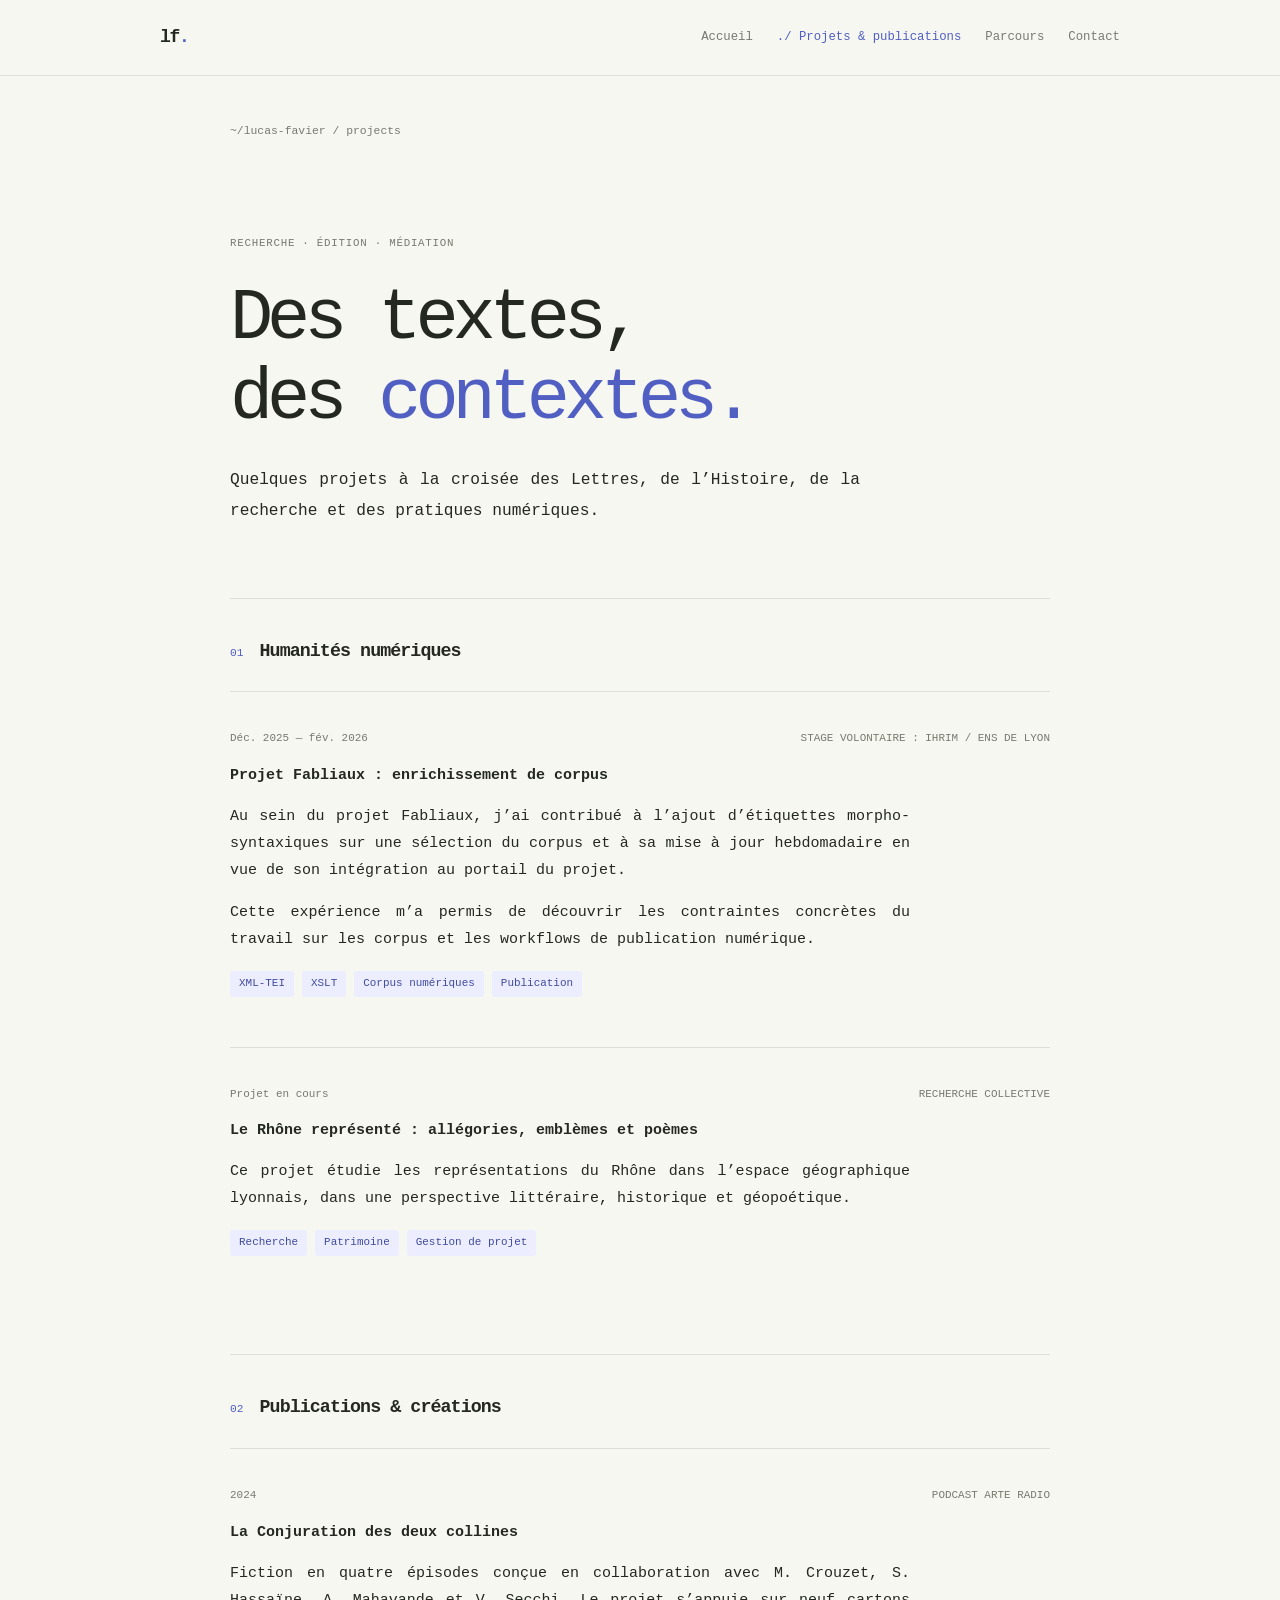
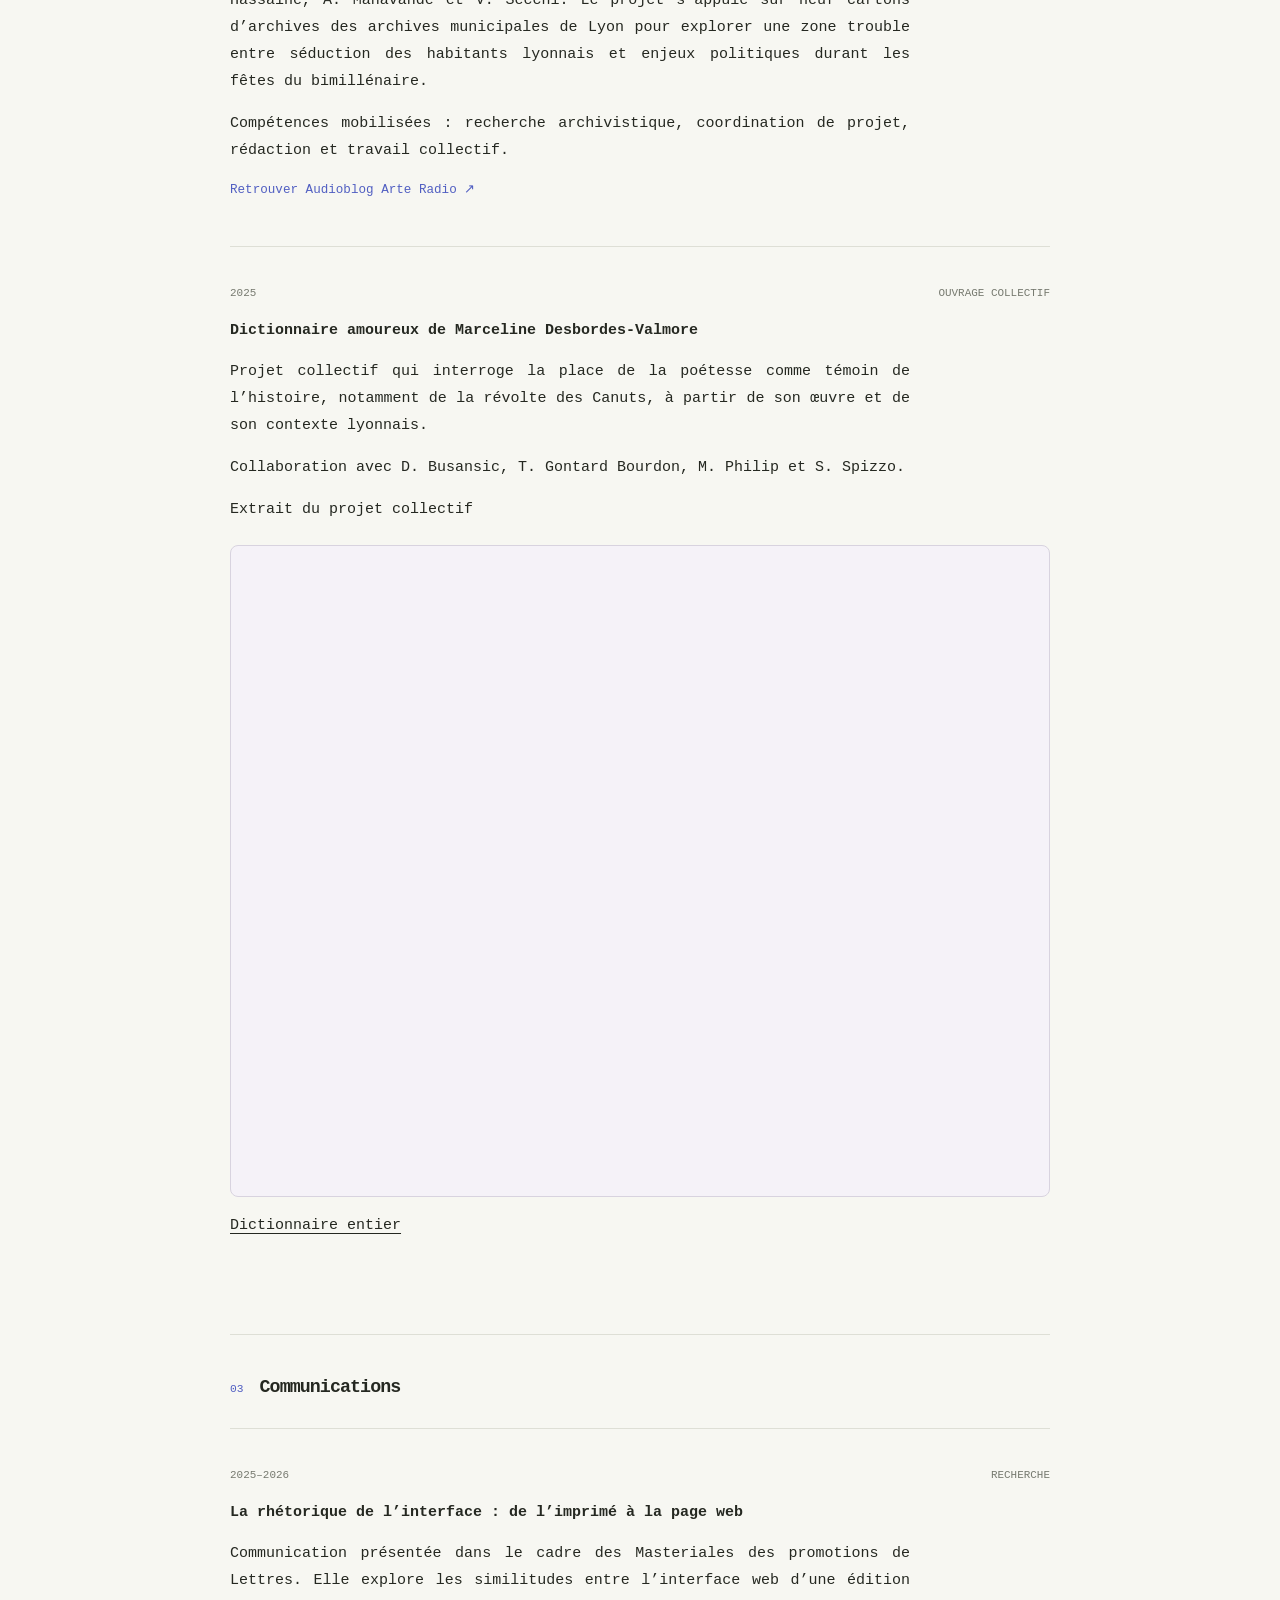
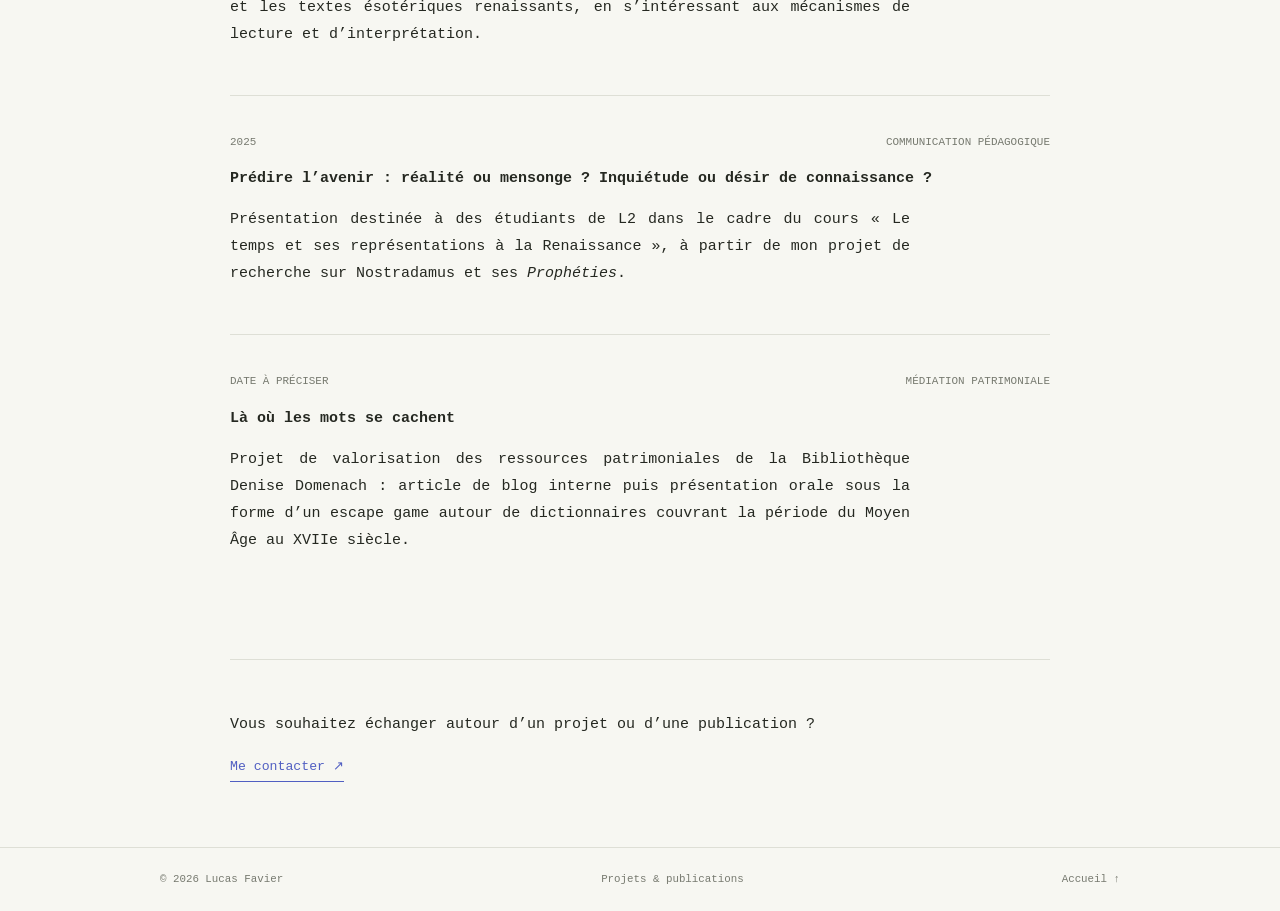
==== projets.html @ 96f5622b "premier commit" ====
<!doctype html>
<html lang="fr">
<head>
  <meta charset="utf-8">
  <meta name="viewport" content="width=device-width, initial-scale=1">
  <meta name="description" content="Projets de recherche, publications et réalisations de Lucas Favier.">
  <meta name="theme-color" content="#f7f7f2">
  <title>Projets & publications — Lucas Favier</title>
  <link rel="icon" type="image/png" href="documents/favicon.png">
  <link rel="stylesheet" href="assets/style.css">
  <script src="script.js" defer></script>
</head>
<body>
  <a class="skip-link" href="#contenu">Aller au contenu</a>
  <header class="site-header">
    <a class="wordmark" href="index.html" aria-label="Lucas Favier, accueil">lf<span>.</span></a>
    <button class="menu-toggle" id="menu-toggle" type="button" aria-expanded="false" aria-controls="navigation">Menu <span aria-hidden="true">+</span></button>
    <nav class="navigation" id="navigation" aria-label="Navigation principale">
      <a href="index.html">Accueil</a><a class="active" aria-current="page" href="projets.html">Projets & publications</a><a href="parcours.html">Parcours</a><a href="contact.html">Contact</a>
    </nav>
  </header>

  <main class="container" id="contenu">
    <p class="breadcrumb">~/lucas-favier / projects</p>
    <section class="page-intro">
      <p class="eyebrow">RECHERCHE · ÉDITION · MÉDIATION</p>
      <h1>Des textes,<br>des <span class="accent">contextes.</span></h1>
      <p class="lead">Quelques projets à la croisée des Lettres, de l’Histoire, de la recherche et des pratiques numériques.</p>
    </section>

    <section class="content-section" aria-labelledby="digital-title">
      <div class="section-heading"><span class="section-number">01</span><h2>Humanités numériques</h2></div>
      <article class="project-detail" id="fabliaux">
        <p class="project-meta"><span>Déc. 2025 — fév. 2026</span><span>STAGE VOLONTAIRE : IHRIM / ENS DE LYON</span></p>
        <h3>Projet Fabliaux : enrichissement de corpus</h3>
        <p>Au sein du projet Fabliaux, j’ai contribué à l’ajout d’étiquettes morpho-syntaxiques sur une sélection du corpus et à sa mise à jour hebdomadaire en vue de son intégration au portail du projet.</p>
        <p>Cette expérience m’a permis de découvrir les contraintes concrètes du travail sur les corpus et les workflows de publication numérique.</p>
        <ul class="tag-list"><li>XML-TEI</li><li>XSLT</li><li>Corpus numériques</li><li>Publication</li></ul>
      </article>
      <article class="project-detail" id="rhone">
        <p class="project-meta"><span>Projet en cours</span><span>RECHERCHE COLLECTIVE</span></p>
        <h3>Le Rhône représenté : allégories, emblèmes et poèmes</h3>
        <p>Ce projet étudie les représentations du Rhône dans l’espace géographique lyonnais, dans une perspective littéraire, historique et géopoétique.</p>
        <ul class="tag-list"><li>Recherche</li><li>Patrimoine</li><li>Gestion de projet</li></ul>
      </article>
    </section>

    <section class="content-section" aria-labelledby="publ-title">
      <div class="section-heading"><span class="section-number">02</span><h2>Publications & créations</h2></div>
      <article class="project-detail" id="conjuration">
        <p class="project-meta"><span>2024</span><span>PODCAST ARTE RADIO</span></p>
        <h3>La Conjuration des deux collines</h3>
        <p>Fiction en quatre épisodes conçue en collaboration avec M. Crouzet, S. Hassaïne, A. Mahavande et V. Secchi. Le projet s’appuie sur neuf cartons d’archives des archives municipales de Lyon pour explorer une zone trouble entre séduction des habitants lyonnais et enjeux politiques durant les fêtes du bimillénaire.</p>
        <p>Compétences mobilisées : recherche archivistique, coordination de projet, rédaction et travail collectif.</p>
        <p class="project-links"><a href="https://audioblog.arteradio.com/" target="_blank" rel="noopener noreferrer">Retrouver Audioblog Arte Radio ↗</a></p>
      </article>
      <article class="project-detail" id="desbordes">
        <p class="project-meta"><span>2025</span><span>OUVRAGE COLLECTIF</span></p>
        <h3>Dictionnaire amoureux de Marceline Desbordes-Valmore</h3>
        <p>Projet collectif qui interroge la place de la poétesse comme témoin de l’histoire, notamment de la révolte des Canuts, à partir de son œuvre et de son contexte lyonnais.</p>
        <p>Collaboration avec D. Busansic, T. Gontard Bourdon, M. Philip et S. Spizzo.</p>

<section class="pdf-project">

  <p>
    Extrait du projet collectif
  </p>

  <div class="pdf-reader">
    <iframe
      src="documents/extrait_dictionnaire.pdf"
      title="Extrait du Dictionnaire amoureux de Marceline Desbordes-Valmore"
      width="100%"
      height="650"
      loading="lazy">
    </iframe>
  </div>

  <p class="pdf-download">
    <a class="lien_interne" href="https://facdeshumanites.univ-lyon3.fr/medias/fichier/dictionnaire-amoureux-de-marceline-desbordes-valmore_1751965467889-pdf?ID_FICHE=1060172&amp;INLINE=FALSE" title="Dictionnaire amoureux de Marceline Desbordes-Valmore - 7 Mo, PDF">Dictionnaire entier</a>
  </p>
</section>

      </article>
    </section>

    <section class="content-section" aria-labelledby="talks-title">
      <div class="section-heading"><span class="section-number">03</span><h2>Communications</h2></div>
      <article class="project-detail" id="nostradamus">
        <p class="project-meta"><span>2025–2026</span><span>RECHERCHE</span></p>
        <h3>La rhétorique de l’interface : de l’imprimé à la page web</h3>
        <p>Communication présentée dans le cadre des Masteriales des promotions de Lettres. Elle explore les similitudes entre l’interface web d’une édition et les textes ésotériques renaissants, en s’intéressant aux mécanismes de lecture et d’interprétation.</p>
      </article>
      <article class="project-detail">
        <p class="project-meta"><span>2025</span><span>COMMUNICATION PÉDAGOGIQUE</span></p>
        <h3>Prédire l’avenir : réalité ou mensonge ? Inquiétude ou désir de connaissance ?</h3>
        <p>Présentation destinée à des étudiants de L2 dans le cadre du cours « Le temps et ses représentations à la Renaissance », à partir de mon projet de recherche sur Nostradamus et ses <em>Prophéties</em>.</p>
      </article>
      <article class="project-detail">
        <p class="project-meta"><span>DATE À PRÉCISER</span><span>MÉDIATION PATRIMONIALE</span></p>
        <h3>Là où les mots se cachent</h3>
        <p>Projet de valorisation des ressources patrimoniales de la Bibliothèque Denise Domenach : article de blog interne puis présentation orale sous la forme d’un escape game autour de dictionnaires couvrant la période du Moyen Âge au XVIIe siècle.</p>
      </article>
    </section>

    <section class="end-note">
      <p>Vous souhaitez échanger autour d’un projet ou d’une publication ?</p>
      <a class="text-link" href="contact.html">Me contacter ↗</a>
    </section>
  </main>

  <footer class="site-footer"><span>© <span data-year>2026</span> Lucas Favier</span><span>Projets & publications</span><a href="index.html">Accueil ↑</a></footer>
</body>
</html>
---- assets/style.css ----
/* Portfolio de Lucas Favier — style partagé */

:root {
  color-scheme: light;
  --paper: #f7f7f2;
  --ink: #252821;
  --muted: #777a70;
  --line: #dedfd6;
  --accent: #515fc2;
  --accent-soft: #eceeff;
  --surface: #fff;
  font-family: "SFMono-Regular", Consolas, "Liberation Mono", monospace;
  font-size: 15px;
  line-height: 1.8;
  font-synthesis: none;
  text-rendering: optimizeLegibility;
  scroll-behavior: smooth;
  text-align: justify;
}
* { box-sizing: border-box; }
body { margin: 0; background: var(--paper); color: var(--ink); }
a { color: inherit; text-decoration: none; }
a:hover { color: var(--accent); }
a:focus-visible, button:focus-visible { outline: 2px solid var(--accent); outline-offset: 4px; }
button { font: inherit; }
::selection { background: var(--accent-soft); color: var(--ink); }
.skip-link { position: absolute; left: -9999px; top: 0; z-index: 20; padding: 10px; background: var(--surface); }
.skip-link:focus { left: 10px; top: 10px; }

.site-header {
  min-height: 76px; padding: 16px max(6%, calc((100% - 960px) / 2));
  display: flex; align-items: center; justify-content: space-between; gap: 24px;
  border-bottom: 1px solid var(--line); background: var(--paper);
}
.wordmark { font-weight: 800; font-size: 1.2rem; letter-spacing: -.07em; white-space: nowrap; }
.wordmark span { color: var(--accent); }
.navigation { display: flex; align-items: center; gap: 24px; font-size: .82rem; }
.navigation a { color: var(--muted); }
.navigation a:hover, .navigation a.active { color: var(--accent); }
.navigation a.active::before { content: "./ "; }
.menu-toggle { display: none; background: transparent; border: 1px solid var(--line); border-radius: 4px; padding: 5px 10px; color: var(--ink); cursor: pointer; }

.container { max-width: 820px; width: 88%; margin: 0 auto; }
.breadcrumb { padding-top: 34px; font-size: .76rem; color: var(--muted); }
.intro { padding: 86px 0 70px; 
text-align: left;}
.page-intro { padding: 70px 0 55px; }
.eyebrow { font-size: .72rem; letter-spacing: .07em; color: var(--muted); text-transform: uppercase; }
.status-dot { display: inline-block; width: 7px; height: 7px; margin-right: 7px; border-radius: 50%; background: #63875b; }
h1 { margin: 25px 0; font-size: clamp(2.7rem, 8vw, 4.8rem); font-weight: 300; line-height: 1.12; letter-spacing: -.085em; }
.accent { color: var(--accent); }
.lead { max-width: 630px; font-size: 1.08rem; line-height: 1.9; }
.intro-detail { max-width: 600px; color: var(--muted); }
.inline-links { display: flex; flex-wrap: wrap; gap: 12px 26px; margin-top: 30px; }
.text-link { display: inline-block; color: var(--accent); border-bottom: 1px solid var(--accent); padding-bottom: 2px; font-size: .88rem; }

.content-section { padding: 36px 0 48px; border-top: 1px solid var(--line); }
.section-heading { display: flex; align-items: baseline; gap: 16px; margin-bottom: 24px; }
.section-number { font-size: .75rem; color: var(--accent); }
h2 { font-size: 1.22rem; font-weight: 600; letter-spacing: -.05em; margin: 0; }
h3 { font-size: 1rem; line-height: 1.6; font-weight: 600; }
.content-section > p { max-width: 700px; }
strong { font-weight: 700; }
.simple-list { padding-left: 20px; }
.simple-list li { padding: 5px 0; }
.simple-list li::marker { color: var(--accent); }

.project-list { border-top: 1px solid var(--line); }
.project-row { display: grid; grid-template-columns: 85px minmax(0, 1fr) 20px; gap: 16px; align-items: start; padding: 20px 0; border-bottom: 1px solid var(--line); }
.project-date, .project-meta { font-size: .73rem; color: var(--muted); }
.project-info { display: flex; flex-direction: column; gap: 5px; }
.project-info strong { font-weight: 600; }
.project-info > span { font-size: .83rem; color: var(--muted); }
.project-arrow { color: var(--accent); text-align: right; }
.all-projects { display: inline-block; margin-top: 22px; color: var(--accent); font-size: .85rem; }
.project-detail { padding: 26px 0 32px; border-top: 1px solid var(--line); scroll-margin-top: 25px; }
.project-meta { display: flex; justify-content: space-between; gap: 15px; flex-wrap: wrap; }
.project-detail > p:not(.project-meta) { max-width: 680px; }
.tag-list { display: flex; flex-wrap: wrap; gap: 8px; list-style: none; padding: 0; margin: 18px 0; }
.tag-list li { padding: 3px 9px; background: var(--accent-soft); color: #414b9e; font-size: .73rem; border-radius: 3px; }
.project-links { display: flex; flex-wrap: wrap; gap: 20px; font-size: .84rem; color: var(--accent); }

.timeline-entry { padding: 12px 0 28px 20px; border-left: 1px solid var(--line); position: relative; }
.timeline-entry::before { content: ""; position: absolute; left: -4px; top: 23px; width: 7px; height: 7px; border-radius: 50%; background: var(--accent); }
.timeline-entry h3 { margin-bottom: 4px; }
.timeline-entry p { max-width: 650px; }
.muted { color: var(--muted); font-size: .84rem; }
.skill-group { padding: 16px 0; border-bottom: 1px solid var(--line); }
.skill-group h3 { margin: 0; }

.contact-email { display: inline-block; margin-top: 20px; color: var(--accent); border-bottom: 1px solid var(--accent); overflow-wrap: anywhere; }
.end-note { padding: 36px 0 65px; margin-top: 10px; border-top: 1px solid var(--line); }
.end-note > p:not(.eyebrow) { max-width: 620px; }
.site-footer { display: flex; justify-content: space-between; gap: 14px 24px; flex-wrap: wrap; padding: 22px max(6%, calc((100% - 960px) / 2)); border-top: 1px solid var(--line); color: var(--muted); font-size: .72rem; }

@media (max-width: 640px) {
  :root { font-size: 14px; }
  .site-header { min-height: 66px; padding: 13px 6%; flex-wrap: wrap; }
  .menu-toggle { display: inline-block; }
  .menu-toggle span { color: var(--accent); }
  .navigation { display: none; order: 3; flex-direction: column; align-items: flex-start; gap: 0; width: 100%; padding: 8px 0; }
  .navigation.is-open { display: flex; }
  .navigation a { width: 100%; padding: 9px 0; }
  .container { width: 88%; }
  .intro { padding: 65px 0 50px; }
  .page-intro { padding: 55px 0 42px; }
  .project-row { grid-template-columns: 54px minmax(0, 1fr) 16px; gap: 10px; }
  .project-meta { gap: 6px 14px; }
  .site-footer { padding: 20px 6%; flex-direction: column; gap: 5px; }
}
@media (prefers-reduced-motion: reduce) {
  *, *::before, *::after { scroll-behavior: auto !important; }
}




.pdf-reader {
  margin-top: 1.5rem;
  overflow: hidden;
  border: 1px solid #d8d3df;
  border-radius: 8px;
  background: #f5f2f8;
}

.pdf-reader iframe {
  display: block;
  width: 100%;
  height: 650px;
  border: 0;
}

.pdf-download {
  margin-top: 1rem;
}

.pdf-download a {
  text-decoration: underline;
  text-underline-offset: 4px;
}

@media (max-width: 600px) {
  .pdf-reader iframe {
    height: 500px;
  }
}

.typing-name {
  display: inline-block;
  margin: 0;
}

.typing-cursor {
  display: inline-block;
  width: 0.08em;
  height: 0.9em;
  margin-left: 0.12em;
  background: currentColor;
  vertical-align: -0.05em;
  animation: cursor-blink 0.8s steps(2, start) infinite;
}

@keyframes cursor-blink {
  to {
    visibility: hidden;
  }
}

@media (prefers-reduced-motion: reduce) {
  .typing-cursor {
    animation: none;
  }
}
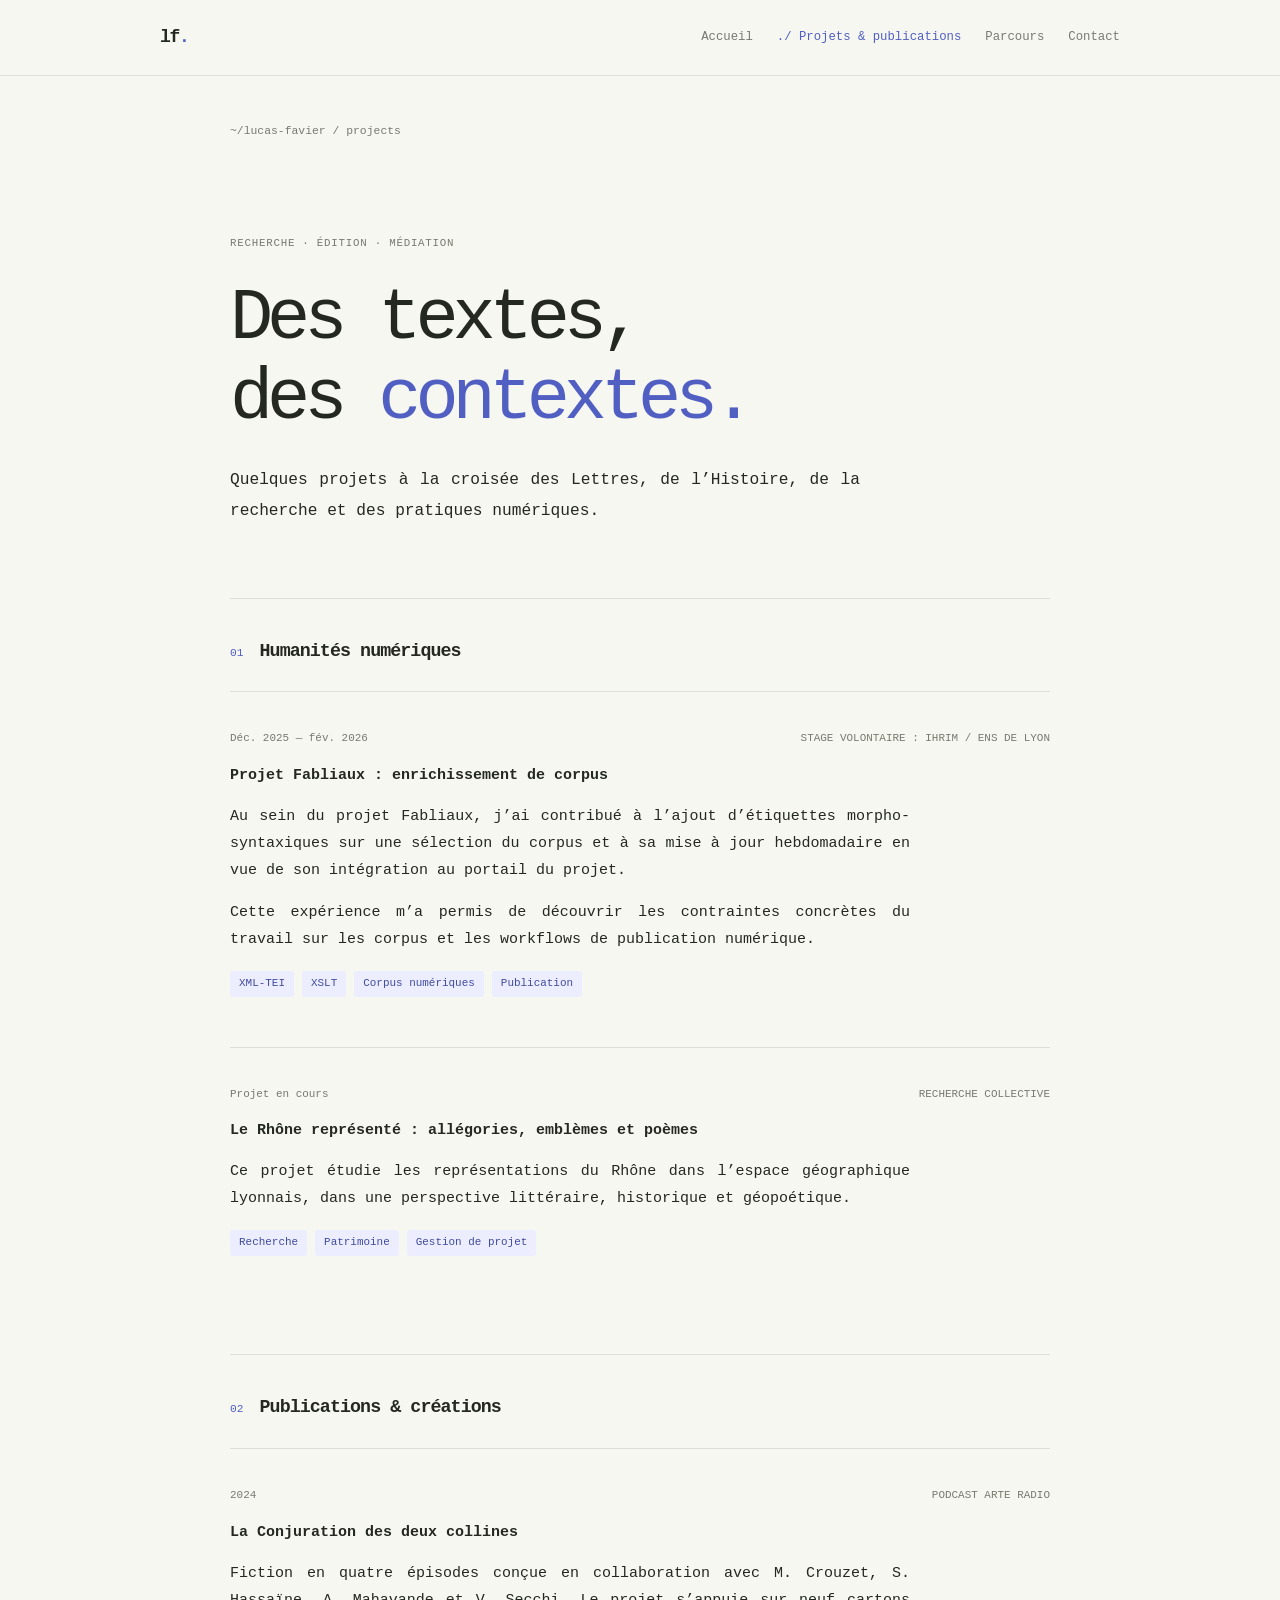
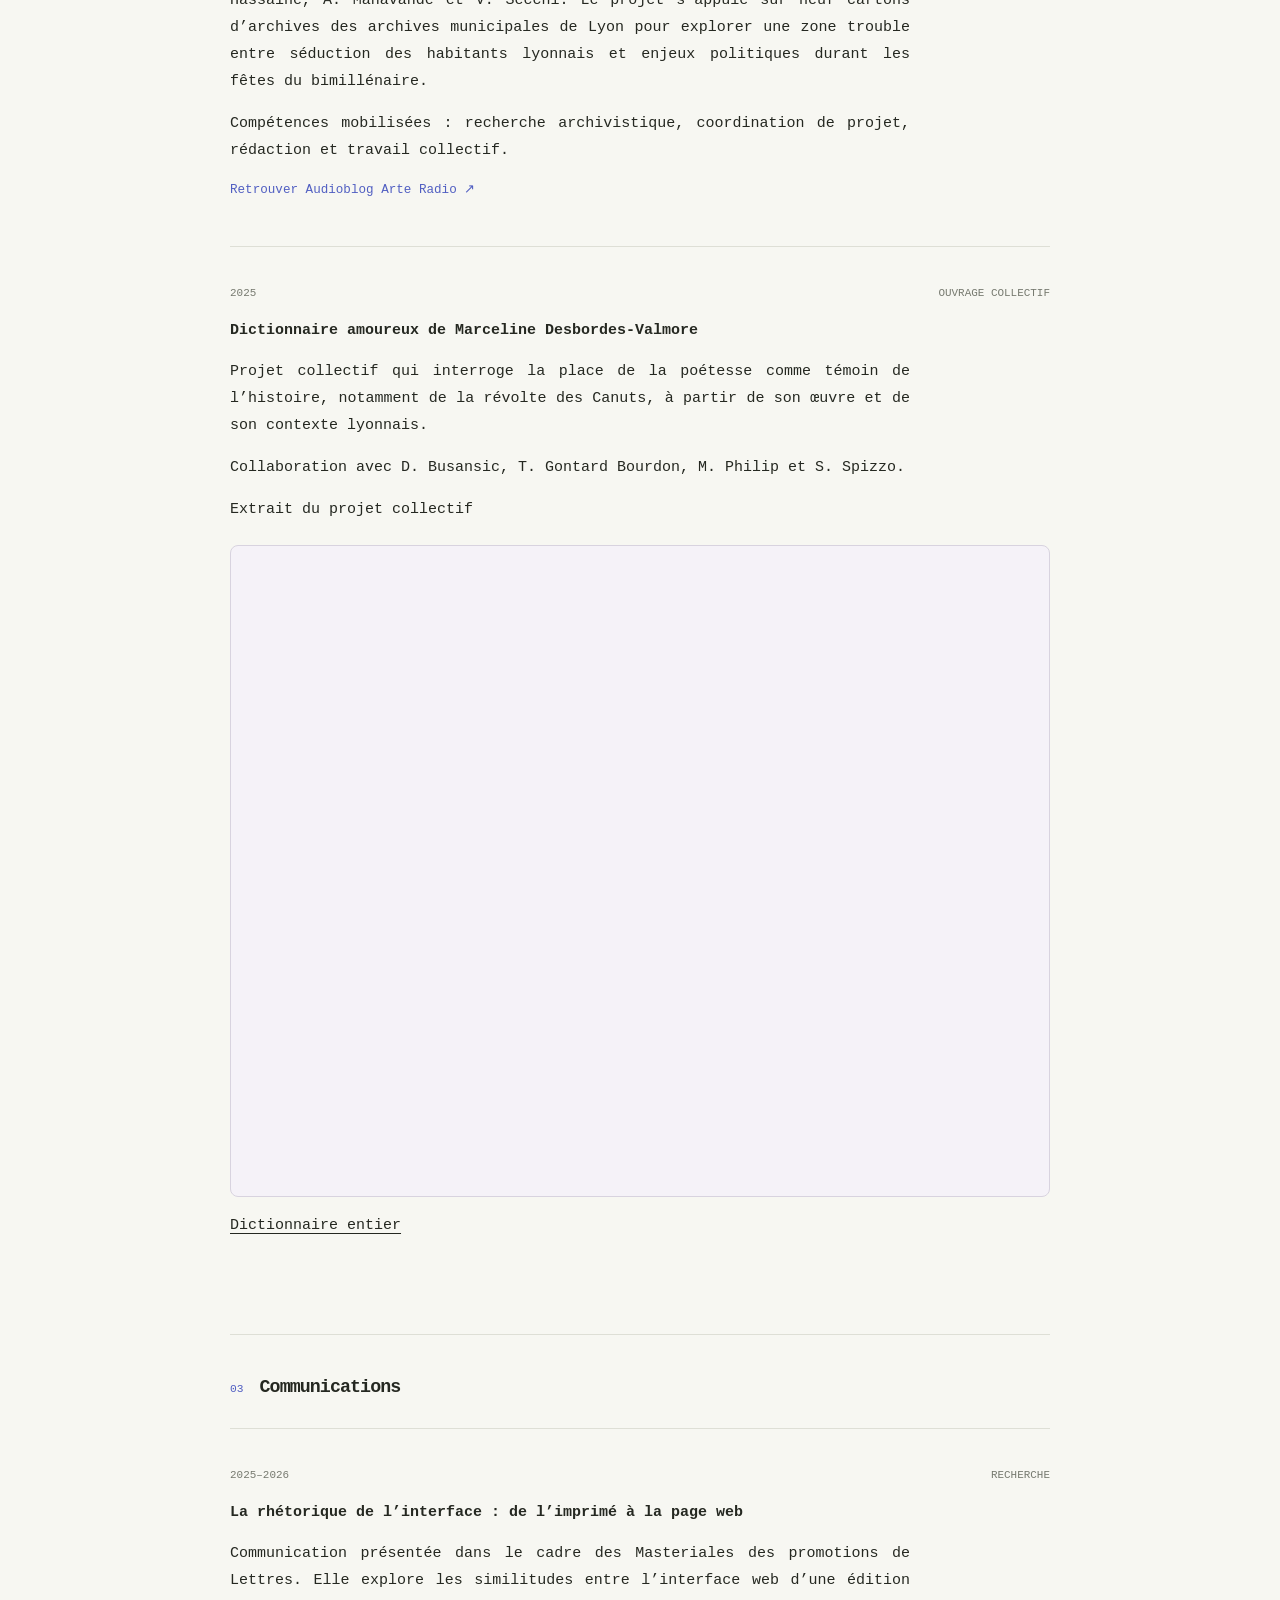
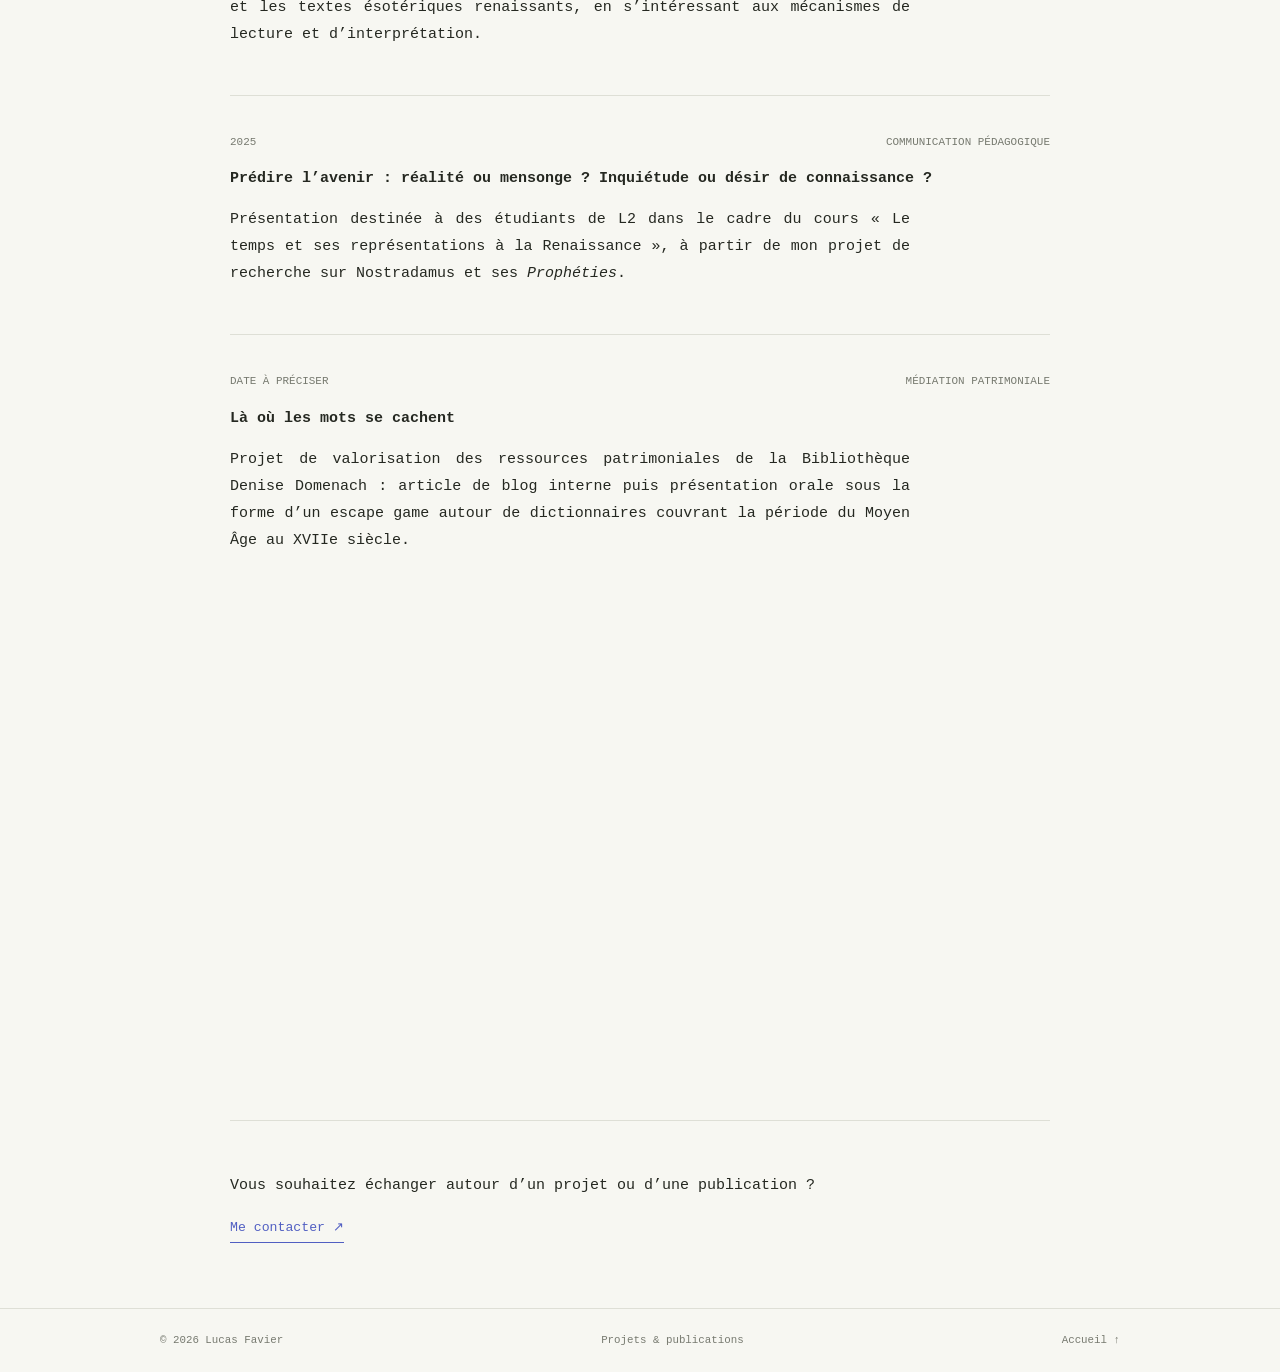
==== commit 29ff9a42: "Ajout Genially" ====
--- a/projets.html
+++ b/projets.html
@@ -100,6 +100,7 @@
         <p class="project-meta"><span>DATE À PRÉCISER</span><span>MÉDIATION PATRIMONIALE</span></p>
         <h3>Là où les mots se cachent</h3>
         <p>Projet de valorisation des ressources patrimoniales de la Bibliothèque Denise Domenach : article de blog interne puis présentation orale sous la forme d’un escape game autour de dictionnaires couvrant la période du Moyen Âge au XVIIe siècle.</p>
+        <div style="width: 100%;"><div style="position: relative; padding-bottom: 56.25%; padding-top: 0; height: 0;"><iframe title="Article Dictionnaires BDP" frameborder="0" width="1200" height="675" style="position: absolute; top: 0; left: 0; width: 100%; height: 100%;" src="https://view.genially.com/69208b3841eb7f5d6e99322d" type="text/html" allowscriptaccess="always" allowfullscreen="true" scrolling="yes" allownetworking="all"></iframe> </div> </div>
       </article>
     </section>
 
